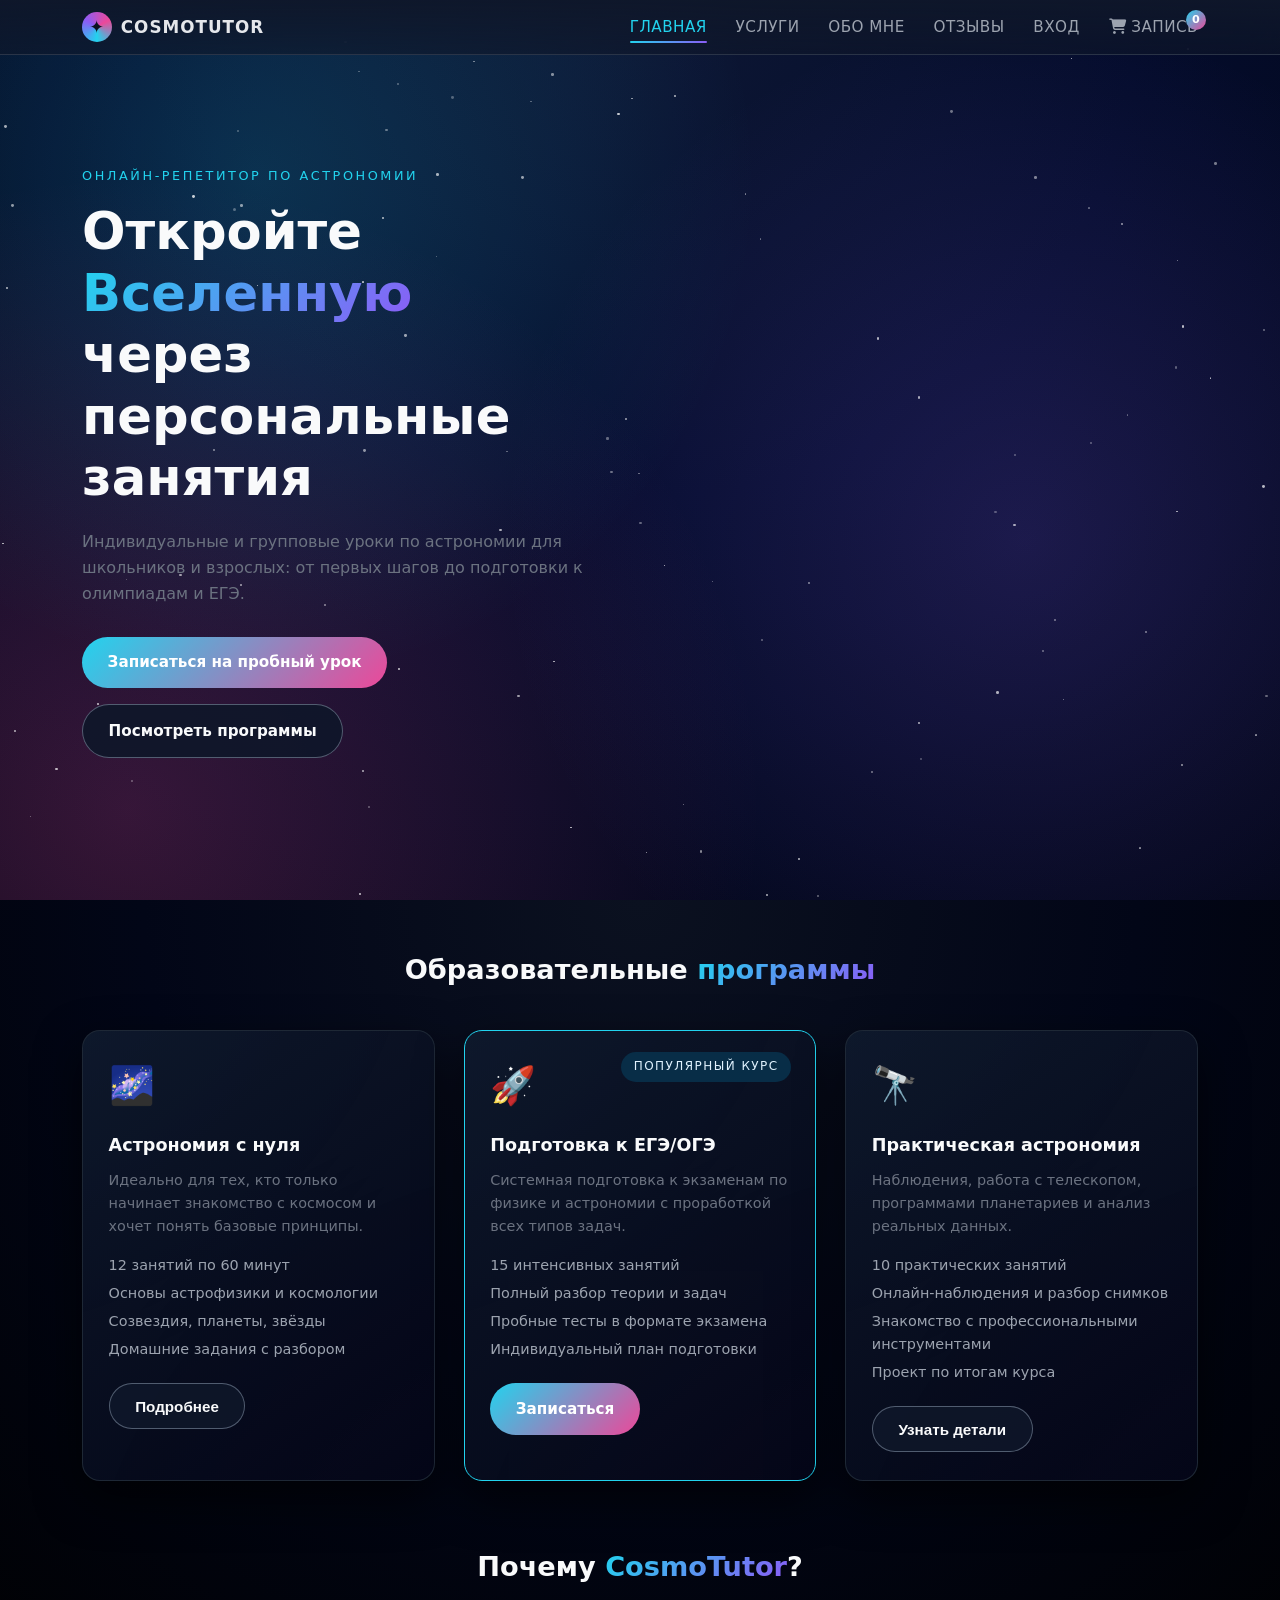
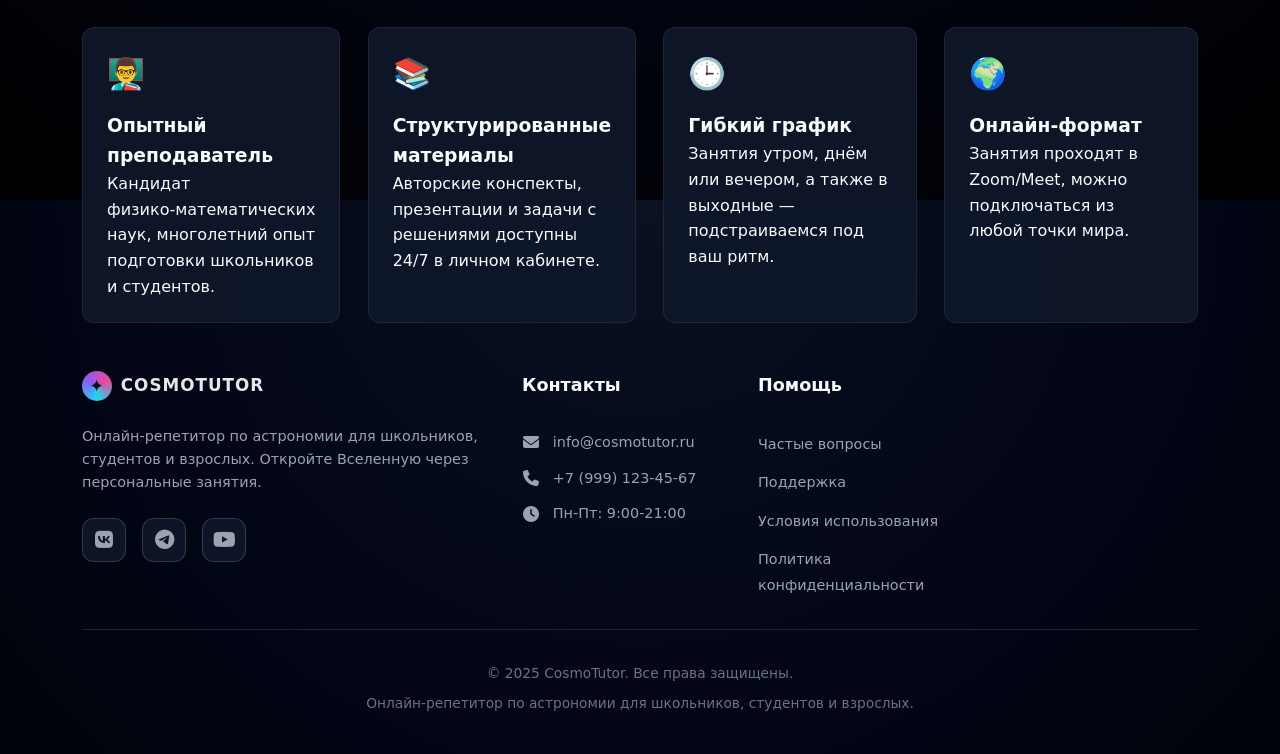
==== index.html @ d1803e64 "Add files via upload 1" ====
<!DOCTYPE html>
<html lang="ru">
<head>
    <meta charset="UTF-8">
    <meta name="viewport" content="width=device-width, initial-scale=1.0">
    <title>1</title>
    <link rel="stylesheet" href="styles.css">
    <link rel="stylesheet" href="https://cdnjs.cloudflare.com/ajax/libs/font-awesome/6.4.0/css/all.min.css">
</head>
<body class="page-home">
    <nav class="navbar">
        <div class="container">
            <div class="nav-wrapper">
                <div class="logo">
                    <span class="logo-icon">✦</span>
                    <span class="logo-text">CosmoTutor</span>
                </div>
                <ul class="nav-menu">
                    <li><a href="index.html" class="nav-link active">Главная</a></li>
                    <li><a href="services.html" class="nav-link">Услуги</a></li>
                    <li><a href="about.html" class="nav-link">Обо мне</a></li>
                    <li><a href="reviews.html" class="nav-link">Отзывы</a></li>
                    <li><a href="login.html" class="nav-link">Вход</a></li>
                     <li>
                        <a href="#" class="nav-link" id="bookingLink">
                            <i class="fas fa-shopping-cart"></i> Запись
                            <span class="booking-badge">0</span>
                        </a>
                    </li>
                </ul>
                 <div class="hamburger">
                    <span></span>
                    <span></span>
                    <span></span>
                    <span></span>
                </div>
            </div>
        </div>
    </nav>

    <div class="stars-container"></div>

    <section class="hero">
        <div class="container">
            <div class="hero-content">
                <div class="hero-text">
                    <div class="hero-kicker">Онлайн‑репетитор по астрономии</div>
                    <h1 class="hero-title">
                        Откройте <span class="gradient-text">Вселенную</span><br>через персональные занятия
                    </h1>
                    <p class="hero-subtitle">
                        Индивидуальные и групповые уроки по астрономии для школьников и взрослых: от первых шагов
                        до подготовки к олимпиадам и ЕГЭ.
                    </p>
                    <div class="hero-buttons">
                        <a href="#" class="btn btn-primary">Записаться на пробный урок</a>
                        <a href="#courses" class="btn btn-secondary">Посмотреть программы</a>
                    </div>
                </div>
                
            </div>
        </div>
    </section>

    <section id="courses" class="courses">
        <div class="container">
            <h2 class="section-title">Образовательные <span>программы</span></h2>
            <div class="courses-grid">
                <div class="course-card">
                    <div class="card-glow"></div>
                    <div class="course-icon">🌌</div>
                    <h3>Астрономия с нуля</h3>
                    <p>Идеально для тех, кто только начинает знакомство с космосом и хочет понять базовые принципы.</p>
                    <ul class="course-list">
                        <li>12 занятий по 60 минут</li>
                        <li>Основы астрофизики и космологии</li>
                        <li>Созвездия, планеты, звёзды</li>
                        <li>Домашние задания с разбором</li>
                    </ul>
                    <button class="btn btn-secondary">Подробнее</button>
                </div>

                <div class="course-card featured">
                    <div class="card-glow"></div>
                    <div class="featured-badge">Популярный курс</div>
                    <div class="course-icon">🚀</div>
                    <h3>Подготовка к ЕГЭ/ОГЭ</h3>
                    <p>Системная подготовка к экзаменам по физике и астрономии с проработкой всех типов задач.</p>
                    <ul class="course-list">
                        <li>15 интенсивных занятий</li>
                        <li>Полный разбор теории и задач</li>
                        <li>Пробные тесты в формате экзамена</li>
                        <li>Индивидуальный план подготовки</li>
                    </ul>
                    <a href="service-ege.html" class="btn btn-primary">Записаться</a>
                </div>

                <div class="course-card">
                    <div class="card-glow"></div>
                    <div class="course-icon">🔭</div>
                    <h3>Практическая астрономия</h3>
                    <p>Наблюдения, работа с телескопом, программами планетариев и анализ реальных данных.</p>
                    <ul class="course-list">
                        <li>10 практических занятий</li>
                        <li>Онлайн‑наблюдения и разбор снимков</li>
                        <li>Знакомство с профессиональными инструментами</li>
                        <li>Проект по итогам курса</li>
                    </ul>
                    <button class="btn btn-secondary">Узнать детали</button>
                </div>
            </div>
        </div>
    </section>

    <section class="features">
        <div class="container">
            <h2 class="section-title">Почему <span>CosmoTutor</span>?</h2>
            <div class="features-grid">
                <div class="feature-box">
                    <div class="feature-icon">👨‍🏫</div>
                    <h3>Опытный преподаватель</h3>
                    <p>Кандидат физико‑математических наук, многолетний опыт подготовки школьников и студентов.</p>
                </div>
                <div class="feature-box">
                    <div class="feature-icon">📚</div>
                    <h3>Структурированные материалы</h3>
                    <p>Авторские конспекты, презентации и задачи с решениями доступны 24/7 в личном кабинете.</p>
                </div>
                <div class="feature-box">
                    <div class="feature-icon">🕒</div>
                    <h3>Гибкий график</h3>
                    <p>Занятия утром, днём или вечером, а также в выходные — подстраиваемся под ваш ритм.</p>
                </div>
                <div class="feature-box">
                    <div class="feature-icon">🌍</div>
                    <h3>Онлайн‑формат</h3>
                    <p>Занятия проходят в Zoom/Meet, можно подключаться из любой точки мира.</p>
                </div>
            </div>
        </div>
    </section>

    <footer class="footer">
    <div class="container">
        <div class="footer-content">
            <div class="footer-section">
                <div class="footer-logo">
                    <span class="logo-icon">✦</span>
                    <span class="logo-text">CosmoTutor</span>
                </div>
                <p class="footer-description">
                    Онлайн‑репетитор по астрономии для школьников, студентов и взрослых. 
                    Откройте Вселенную через персональные занятия.
                </p>
                <div class="social-links">
                    <a href="#" class="social-link" aria-label="VKontakte">
                        <i class="fab fa-vk social-icon"></i>
                    </a>
                    <a href="#" class="social-link" aria-label="Telegram">
                        <i class="fab fa-telegram social-icon"></i>
                    </a>
                    <a href="#" class="social-link" aria-label="YouTube">
                        <i class="fab fa-youtube social-icon"></i>
                    </a>
                </div>
            </div>

            <div class="footer-section">
                <h3 class="footer-title">Контакты</h3>
                <div class="footer-contacts">
                    <div class="contact-item">
                        <i class="fas fa-envelope contact-icon"></i>
                        <span>info@cosmotutor.ru</span>
                    </div>
                    <div class="contact-item">
                        <i class="fas fa-phone contact-icon"></i>
                        <span>+7 (999) 123-45-67</span>
                    </div>
                    <div class="contact-item">
                        <i class="fas fa-clock contact-icon"></i>
                        <span>Пн-Пт: 9:00-21:00</span>
                    </div>
                </div>
            </div>

            <div class="footer-section">
                <h3 class="footer-title">Помощь</h3>
                <ul class="footer-links">
                    <li><a href="#" class="footer-link">Частые вопросы</a></li>
                    <li><a href="#" class="footer-link">Поддержка</a></li>
                    <li><a href="#" class="footer-link">Условия использования</a></li>
                    <li><a href="#" class="footer-link">Политика конфиденциальности</a></li>
                </ul>
            </div>
        </div>
        
        <div class="footer-bottom">
            <p>© 2025 CosmoTutor. Все права защищены.</p>
            <p>Онлайн‑репетитор по астрономии для школьников, студентов и взрослых.</p>
        </div>
    </div>
</footer>

    <script src="script.js"></script>
    <script src="booking.js"></script>
</body>
</html>
---- styles.css ----
:root {
    --bg-main: #050510;
    --text-main: #f9fafb;
    --text-muted: #9ca3af;
    --accent: #22d3ee;
}

*, *::before, *::after {
    margin: 0;
    padding: 0;
    box-sizing: border-box;
}

html, body {
    height: 100%;
}

body {
    font-family: system-ui, -apple-system, BlinkMacSystemFont, "Segoe UI", sans-serif;
    background: radial-gradient(circle at top, #0b1120 0, #020617 45%, #000 100%);
    color: var(--text-main);
    line-height: 1.6;
    overflow-x: hidden;
    position: relative;
}

.container {
    max-width: 1180px;
    margin: 0 auto;
    padding: 0 1.5rem;
}
.stars-container {
    position: fixed;
    inset: 0;
    pointer-events: none;
    z-index: -1;
    background:
        radial-gradient(circle at 20% 20%, rgba(34, 211, 238, 0.18) 0, transparent 40%),
        radial-gradient(circle at 80% 60%, rgba(139, 92, 246, 0.18) 0, transparent 45%),
        radial-gradient(circle at 10% 90%, rgba(236, 72, 153, 0.22) 0, transparent 45%),
        #020617;
    mix-blend-mode: screen;
}

.navbar {
    position: fixed;
    inset-inline: 0;
    top: 0;
    z-index: 40;
    background: linear-gradient(to bottom, rgba(15, 23, 42, 0.96), rgba(15, 23, 42, 0.6));
    backdrop-filter: blur(16px);
    border-bottom: 1px solid rgba(148, 163, 184, 0.2);
}

.nav-wrapper {
    display: flex;
    align-items: center;
    justify-content: space-between;
    padding-block: 0.75rem;
}

.logo {
    display: flex;
    align-items: center;
    gap: 0.55rem;
    font-weight: 700;
    letter-spacing: 0.06em;
    text-transform: uppercase;
    font-size: 1.05rem;
}

.logo-icon {
    width: 30px;
    height: 30px;
    border-radius: 999px;
    background: conic-gradient(from 180deg, #22d3ee, #8b5cf6, #ec4899, #22d3ee);
    display: flex;
    align-items: center;
    justify-content: center;
    color: #0b1120;
    font-size: 1.1rem;
    
}

.logo-text {
    color: #e5e7eb;
}

.nav-menu {
    list-style: none;
    display: flex;
    gap: 1.8rem;
    align-items: center;
}

.nav-link {
    position: relative;
    color: #9ca3af;
    text-decoration: none;
    font-size: 0.95rem;
    letter-spacing: 0.03em;
    text-transform: uppercase;
    transition: color 0.25s ease;
}

.nav-link::after {
    content: "";
    position: absolute;
    left: 0;
    bottom: -0.45rem;
    width: 0;
    height: 2px;
    border-radius: 999px;
    background: linear-gradient(135deg, #22d3ee, #8b5cf6);
    transition: width 0.25s ease;
}

.nav-link:hover {
    color: var(--text-main);
}

.nav-link:hover::after,
.nav-link.active::after {
    width: 100%;
}

.nav-link.active {
    color: var(--accent);
}

.hamburger {
    display: none;
    flex-direction: column;
    width: 30px;
    height: 21px;
    background: transparent;
    border: none;
    cursor: pointer;
    padding: 0;
    position: relative;
    z-index: 100;
}

.hamburger span {
    display: block;
    height: 3px;
    width: 100%;
    background: var(--text-main);
    border-radius: 3px;
    transition: all 0.3s ease;
    position: relative;
}

.hamburger span:nth-child(1) { top: 0; }
.hamburger span:nth-child(2) { top: 6px; }
.hamburger span:nth-child(3) { top: 12px; }
.hamburger span:nth-child(4) { top: 18px; }

.hamburger.active span:nth-child(1),
.hamburger.active span:nth-child(4) {
    opacity: 0;
}

.hamburger.active span:nth-child(2) {
    transform: rotate(45deg);
    top: 9px;
}

.hamburger.active span:nth-child(3) {
    transform: rotate(-45deg);
    top: 9px;
}

.btn {
    display: inline-flex;
    align-items: center;
    justify-content: center;
    padding: 0.85rem 1.6rem;
    border-radius: 999px;
    border: none;
    text-decoration: none;
    font-weight: 600;
    font-size: 0.95rem;
    cursor: pointer;
    transition:
        transform 0.2s ease,
        box-shadow 0.25s ease,
        background 0.25s ease,
        color 0.25s ease;
    position: relative;
    overflow: hidden;
}

.btn-primary {
    background-image: linear-gradient(135deg, #22d3ee, #ec4899);
    color: #ffffff;
    
}

.btn-primary:hover {
    transform: translateY(-1px);
    
}

.btn-secondary {
    background: rgba(15, 23, 42, 0.9);
    border: 1px solid rgba(148, 163, 184, 0.5);
    color: var(--text-main);
}

.btn-secondary:hover {
    background: rgba(15, 23, 42, 1);
    border-color: var(--accent);
    box-shadow: 0 18px 45px rgba(15, 23, 42, 0.7);
    transform: translateY(-1px);
}

.btn-full {
    width: 100%;
}

.btn-large {
    padding: 1.2rem 2rem;
    font-size: 1.1rem;
}

.btn-small {
    padding: 0.5rem 1rem;
    font-size: 0.85rem;
}

.hero {
    min-height: 100vh;
    display: flex;
    align-items: center;
    padding-top: 5.5rem;
    padding-bottom: 4rem;
}

.hero-content {
    display: grid;
    grid-template-columns: 1fr;
    gap: 3.5rem;
    align-items: center;
}

.hero-kicker {
    font-size: 0.8rem;
    text-transform: uppercase;
    letter-spacing: 0.2em;
    color: var(--accent);
    margin-bottom: 0.9rem;
}

.hero-title {
    font-size: 2.5rem;
    font-weight: 700;
    line-height: 1.2;
    margin-bottom: 1.3rem;
}

.gradient-text {
    background-image: linear-gradient(135deg, #22d3ee, #8b5cf6);
    -webkit-background-clip: text;
    background-clip: text;
    -webkit-text-fill-color: transparent;
}

.hero-subtitle {
    font-size: 1rem;
    color: #6b7280;
    max-width: 100%;
    margin-bottom: 1.9rem;
}

.hero-buttons {
    display: flex;
    gap: 1rem;
    flex-wrap: wrap;
}

.hero-visual {
    position: relative;
    height: 280px;
    border-radius: 20px;
    background:
        radial-gradient(circle at 0 0, rgba(34, 211, 238, 0.3), transparent 55%),
        radial-gradient(circle at 100% 100%, rgba(139, 92, 246, 0.36), transparent 55%),
        rgba(15, 23, 42, 0.98);
    overflow: hidden;
    border: 1px solid rgba(148, 163, 184, 0.35);
    box-shadow: 0 18px 45px rgba(0, 0, 0, 0.7);
    order: -1;
}




section {
    padding: 3rem 0;
}

.section-title {
    font-size: 1.7rem;
    font-weight: 700;
    text-align: center;
    margin-bottom: 2.4rem;
}

.section-title span {
    background-image: linear-gradient(135deg, #22d3ee, #8b5cf6);
    -webkit-background-clip: text;
    background-clip: text;
    -webkit-text-fill-color: transparent;
}


.courses-grid {
    display: grid;
    grid-template-columns: 1fr;
    gap: 1.8rem;
}

.course-card {
    position: relative;
    background: linear-gradient(145deg, rgba(15, 23, 42, 0.98), rgba(2, 6, 23, 0.98));
    border-radius: 18px;
    padding: 1.6rem 1.6rem 1.7rem;
    border: 1px solid rgba(31, 41, 55, 0.98);
    box-shadow: 0 18px 45px rgba(0, 0, 0, 0.65);
    overflow: hidden;
    transition:
        transform 0.25s ease,
        box-shadow 0.25s ease,
        border-color 0.25s ease;
}

.course-card:hover {
    transform: translateY(-4px);
    box-shadow: 0 24px 60px rgba(15, 23, 42, 0.95);
}

.card-glow {
    position: absolute;
    inset: -40%;
    background:
        radial-gradient(circle at 0 0, rgba(34, 211, 238, 0.12), transparent 55%),
        radial-gradient(circle at 100% 100%, rgba(236, 72, 153, 0.14), transparent 55%);
    opacity: 0.2;
    pointer-events: none;
}

.course-icon {
    font-size: 2.3rem;
    margin-bottom: 1rem;
    position: relative;
    z-index: 1;
}

.course-card h3 {
    font-size: 1.1rem;
    margin-bottom: 0.6rem;
    position: relative;
    z-index: 1;
}

.course-card p {
    font-size: 0.9rem;
    color: #6b7280;
    margin-bottom: 1rem;
    position: relative;
    z-index: 1;
}

.course-list {
    list-style: none;
    margin-bottom: 1.4rem;
    font-size: 0.9rem;
    color: #9ca3af;
    position: relative;
    z-index: 1;
}

.course-list li + li {
    margin-top: 0.3rem;
}

.featured {
    border-color: var(--accent);
}

.featured-badge {
    position: absolute;
    top: 1.3rem;
    right: 1.5rem;
    z-index: 2;
    background: rgba(8, 47, 73, 0.95);
    border-radius: 999px;
    padding: 0.35rem 0.8rem;
    font-size: 0.75rem;
    text-transform: uppercase;
    letter-spacing: 0.12em;
    color: #e0f2fe;
}

.features {
    padding-top: 1rem;
}

.features-grid {
    display: grid;
    grid-template-columns: 1fr;
    gap: 1.7rem;
}

.feature-box {
    text-align: left;
    background: rgba(15, 23, 42, 0.92);
    border-radius: 12px;
    border: 1px solid rgba(31, 41, 55, 0.95);
    padding: 1.4rem 1.5rem;
    transition:
        transform 0.2s ease,
        border-color 0.2s ease,
        box-shadow 0.2s ease;
}

.feature-box:hover {
    transform: translateY(-3px);
    
    box-shadow: 0 18px 45px rgba(15, 23, 42, 0.9);
}

.feature-icon {
    font-size: 1.9rem;
    margin-bottom: 0.8rem;
}

.hero-text-with-photo {
    display: grid;
    grid-template-columns: 1fr;
    gap: 2rem;
    align-items: center;
}

.techer-photo {
    position: relative;
    width: 100%;
    max-width: 300px;
    height: 300px;
    margin: 0 auto;
}

.photo-image {
    width: 100%;
    height: 100%;
    object-fit: cover;
    border-radius: 20px;
    position: relative;
    z-index: 2;
    border: 2px solid rgba(34, 211, 238, 0.3);
    box-shadow: 0 20px 40px rgba(0, 0, 0, 0.5);
}

.photo-frame {
    position: absolute;
    top: -10px;
    left: -10px;
    right: -10px;
    bottom: -10px;
    border: 2px solid transparent;
    border-radius: 25px;
    background: linear-gradient(135deg, #22d3ee, #8b5cf6, #ec4899);
    z-index: 1;
    opacity: 0;
}

.page-login,
.page-register {
    background: radial-gradient(circle at top, #020617 0, #000 55%);
}

.form-container {
    max-width: 400px;
    margin: 120px auto 2rem;
    background: rgba(15, 23, 42, 0.96);
    border-radius: 16px;
    border: 1px solid rgba(148, 163, 184, 0.55);
    padding: 2rem;
    position: relative;
    box-shadow: 0 18px 45px rgba(0, 0, 0, 0.7);
}

.form-container-wide {
    max-width: 500px;
}

.form-container h2 {
    text-align: center;
    margin-bottom: 0.5rem;
    font-size: 1.7rem;
}

.form-subtitle {
    text-align: center;
    font-size: 0.92rem;
    color: #6b7280;
    margin-bottom: 2rem;
}

.form-group {
    margin-bottom: 1.35rem;
}

.form-group label {
    display: block;
    margin-bottom: 0.4rem;
    font-size: 0.85rem;
    color: #9ca3af;
}

.form-group input,
.form-group select,
.form-group textarea {
    width: 100%;
    padding: 0.8rem 0.95rem;
    border-radius: 12px;
    border: 1px solid rgba(51, 65, 85, 0.9);
    background-color: rgba(255, 255, 255, 0.04);
    color: var(--text-main);
    font-size: 0.92rem;
    transition:
        border-color 0.25s ease,
        box-shadow 0.25s ease,
        background 0.25s ease;
    font-family: inherit;
}

.form-group input::placeholder,
.form-group textarea::placeholder {
    color: #6b7280;
}

.form-group input:focus,
.form-group select:focus,
.form-group textarea:focus {
    outline: none;
    box-shadow: 0 0 0 1px rgba(34, 211, 238, 0.65);
    background: rgba(15, 23, 42, 0.9);
}

.form-group textarea {
    resize: vertical;
    min-height: 120px;
}

.password-hint {
    color: var(--text-muted);
    font-size: 0.85rem;
    display: block;
    margin-top: 0.5rem;
}

.form-row-inline {
    display: flex;
    align-items: center;
    justify-content: space-between;
    gap: 0.6rem;
    margin-bottom: 1.3rem;
    font-size: 0.82rem;
    color: #9ca3af;
    flex-wrap: wrap;
}

.checkbox {
    display: inline-flex;
    align-items: center;
    gap: 0.35rem;
}

.checkbox input {
    width: 18px;
    height: 18px;
    accent-color: var(--accent);
    cursor: pointer;
}

.checkbox span {
    margin: 0;
}

.link-forgot {
    color: var(--accent);
    text-decoration: none;
}

.link-forgot:hover {
    text-decoration: underline;
}

.login-options {
    margin-bottom: 1.5rem;
    position: relative;
    z-index: 1;
}

.terms-row {
    margin-bottom: 1.5rem;
    position: relative;
    z-index: 1;
    font-size: 0.9rem;
}

.terms-text {
    font-size: 0.9rem;
}

.terms-link {
    color: var(--accent);
    text-decoration: none;
}

.terms-link:hover {
    text-decoration: underline;
}

.form-social-section {
    text-align: center;
    margin-top: 2rem;
    padding-top: 2rem;
    border-top: 1px solid var(--border-color, rgba(51, 65, 85, 0.6));
    position: relative;
    z-index: 1;
}

.form-social-text {
    color: var(--text-muted);
    font-size: 0.9rem;
    margin-bottom: 1rem;
}

.social-btn {
    border-radius: 999px;
}

.form-link {
    margin-top: 1.5rem;
    text-align: center;
    font-size: 0.88rem;
    color: #6b7280;
}

.form-link a {
    color: var(--accent);
    text-decoration: none;
    font-weight: 500;
}

.form-link a:hover {
    text-decoration: underline;
}

.page-404 {
    background: radial-gradient(circle at top, #020617 0, #000 70%);
}

.error-page {
    min-height: 100vh;
    padding-top: 5rem;
    padding-bottom: 3rem;
    display: flex;
    align-items: center;
    justify-content: center;
    text-align: center;
}

.error-content {
    max-width: 540px;
    padding: 2.2rem 2rem;
    background: rgba(15, 23, 42, 0.96);
    border-radius: 22px;
    border: 1px solid rgba(148, 163, 184, 0.55);
    box-shadow: 0 18px 45px rgba(0, 0, 0, 0.7);
}

.error-icon-wrapper {
    font-size: 4rem;
    margin-bottom: 1rem;
    animation: float 4s ease-in-out infinite;
}

.error-icon-symbol {
    display: inline-block;
}

.error-code {
    font-size: 3.5rem;
    font-weight: 800;
    margin-bottom: 0.4rem;
    background-image: linear-gradient(135deg, #22d3ee, #ec4899);
    -webkit-background-clip: text;
    background-clip: text;
    -webkit-text-fill-color: transparent;
}

.error-title {
    font-size: 1.4rem;
    margin-bottom: 0.8rem;
}

.error-description {
    color: #9ca3af;
    font-size: 0.95rem;
    margin-bottom: 1.6rem;
}

.error-actions {
    display: flex;
    gap: 1rem;
    justify-content: center;
    flex-wrap: wrap;
}

.error-support {
    margin-top: 4rem;
    text-align: center;
    color: var(--text-muted);
    font-size: 0.9rem;
}

.error-support a {
    color: var(--accent);
    text-decoration: none;
}

.error-support a:hover {
    text-decoration: underline;
}

.error-decor {
    position: fixed;
    opacity: 0.1;
    pointer-events: none;
    display: none;
}

.error-decor-top {
    top: 20%;
    right: 5%;
    font-size: 150px;
}

.error-decor-bottom {
    bottom: 10%;
    left: 5%;
    font-size: 120px;
}


.footer-content {
    display: grid;
    grid-template-columns: 1fr;
    gap: 2rem;
    margin-bottom: 2rem;
    padding-bottom: 2rem;
    border-bottom: 1px solid rgba(31, 41, 55, 0.9);
}

.footer-section {
    display: flex;
    flex-direction: column;
    gap: 1.5rem;
}

.footer-logo {
    display: flex;
    align-items: center;
    gap: 0.55rem;
    font-weight: 700;
    letter-spacing: 0.06em;
    text-transform: uppercase;
    font-size: 1.05rem;
}

.footer-description {
    color: #9ca3af;
    font-size: 0.9rem;
    line-height: 1.6;
}

.footer-title {
    color: var(--text-main);
    font-size: 1.1rem;
    font-weight: 600;
    margin-bottom: 0.5rem;
}

.social-links {
    display: flex;
    gap: 1rem;
}

.social-link {
    display: flex;
    align-items: center;
    justify-content: center;
    width: 44px;
    height: 44px;
    background: rgba(15, 23, 42, 0.9);
    border: 1px solid rgba(51, 65, 85, 0.9);
    border-radius: 12px;
    transition: all 0.3s ease;
    text-decoration: none;
}

.social-link:hover {
    background: rgba(34, 211, 238, 0.1);
    transform: translateY(-2px);
    box-shadow: 0 8px 25px rgba(34, 211, 238, 0.2);
}

.social-icon {
    font-size: 20px;
    color: #9ca3af !important;
    transition: all 0.3s ease;
}

.social-link:hover .social-icon {
    color: var(--accent) !important;
}

.fa-vk, .fa-telegram, .fa-youtube {
    background: none !important;
    -webkit-background-clip: initial !important;
    background-clip: initial !important;
    -webkit-text-fill-color: initial !important;
}

.footer-contacts {
    display: flex;
    flex-direction: column;
    gap: 0.8rem;
}

.contact-item {
    display: flex;
    align-items: center;
    gap: 0.8rem;
    color: #9ca3af;
    font-size: 0.9rem;
}

.contact-icon {
    font-size: 16px;
    color: #9ca3af;
    width: 18px;
    text-align: center;
}

.footer-links {
    list-style: none;
    display: flex;
    flex-direction: column;
    gap: 0.8rem;
}

.footer-link {
    color: #9ca3af;
    text-decoration: none;
    font-size: 0.9rem;
    transition: color 0.3s ease;
}

.footer-link:hover {
    color: var(--accent);
}

.footer-bottom {
    text-align: center;
    padding-bottom: 2rem;
}

.footer-bottom p {
    color: #6b7280;
    font-size: 0.86rem;
    margin-bottom: 0.5rem;
}


.page-reviews {
    background: radial-gradient(circle at top, #020617 0, #000 55%);
}

.reviews-hero {
    padding: 120px 0 60px;
    text-align: center;
    background: linear-gradient(135deg, rgba(15, 23, 42, 0.9), rgba(2, 6, 23, 0.9));
}

.reviews-hero .hero-content h1 {
    font-size: 2.5rem;
    margin-bottom: 1rem;
    background-image: linear-gradient(135deg, #22d3ee, #8b5cf6);
    -webkit-background-clip: text;
    background-clip: text;
    -webkit-text-fill-color: transparent;
}

.reviews-hero .hero-content p {
    font-size: 1.1rem;
    color: #9ca3af;
    max-width: 600px;
    margin: 0 auto;
}

.reviews-section {
    padding: 40px 0 80px;
}

.reviews-stats {
    display: flex;
    justify-content: center;
    gap: 2rem;
    margin-bottom: 3rem;
    padding: 1.5rem;
    background: rgba(15, 23, 42, 0.7);
    border-radius: 20px;
    border: 1px solid rgba(31, 41, 55, 0.9);
    flex-wrap: wrap;
}

.stat-item {
    text-align: center;
}

.stat-number {
    font-size: 2rem;
    font-weight: 700;
    color: var(--accent);
    margin-bottom: 0.5rem;
}

.stat-rating {
    font-size: 1rem;
    color: #fbbf24;
    margin-bottom: 0.5rem;
}

.stat-label {
    color: #9ca3af;
    font-size: 0.9rem;
}

.reviews-filters {
    display: flex;
    gap: 1rem;
    margin-bottom: 2rem;
    flex-wrap: wrap;
    align-items: end;
}

.filter-group {
    display: flex;
    flex-direction: column;
    gap: 0.5rem;
    flex: 1;
    min-width: 150px;
}

.filter-group label {
    font-size: 0.9rem;
    color: #9ca3af;
    font-weight: 500;
}

.filter-select {
    padding: 0.8rem 1rem;
    border-radius: 12px;
    border: 1px solid rgba(51, 65, 85, 0.9);
    background-color: rgba(15, 23, 42, 0.9);
    color: var(--text-main);
    font-size: 0.95rem;
    width: 100%;
    transition: all 0.25s ease;
}

.filter-select:focus {
    outline: none;
    box-shadow: 0 0 0 2px rgba(34, 211, 238, 0.2);
}

.reviews-grid {
    display: grid;
    grid-template-columns: 1fr;
    gap: 1.5rem;
    margin-bottom: 2rem;
}

.review-card {
    background: linear-gradient(145deg, rgba(15, 23, 42, 0.98), rgba(2, 6, 23, 0.98));
    border-radius: 18px;
    padding: 1.5rem;
    border: 1px solid rgba(31, 41, 55, 0.98);
    box-shadow: 0 18px 45px rgba(0, 0, 0, 0.65);
    transition: all 0.3s ease;
    position: relative;
    overflow: hidden;
}

.review-card:hover {
    transform: translateY(-5px);
    box-shadow: 0 24px 60px rgba(15, 23, 42, 0.95);
}

.review-card::before {
    content: '';
    position: absolute;
    inset: 0;
    background: linear-gradient(135deg, rgba(34, 211, 238, 0.05), rgba(139, 92, 246, 0.05));
    opacity: 0;
    transition: opacity 0.3s ease;
}

.review-card:hover::before {
    opacity: 1;
}

.review-header {
    display: flex;
    justify-content: space-between;
    align-items: flex-start;
    margin-bottom: 1.2rem;
    flex-wrap: wrap;
    gap: 1rem;
}

.reviewer-info {
    display: flex;
    align-items: center;
    gap: 1rem;
}

.reviewer-avatar {
    width: 50px;
    height: 50px;
    border-radius: 50%;
    background: linear-gradient(135deg, #22d3ee, #8b5cf6);
    display: flex;
    align-items: center;
    justify-content: center;
    color: #0b1120;
    font-size: 1.2rem;
}

.reviewer-details h3 {
    font-size: 1.1rem;
    margin-bottom: 0.3rem;
}

.review-course {
    font-size: 0.85rem;
    color: var(--accent);
}

.review-rating {
    color: #fbbf24;
    font-size: 0.9rem;
}

.review-content {
    margin-bottom: 1.2rem;
    line-height: 1.6;
    color: #d1d5db;
}

.review-date {
    font-size: 0.85rem;
    color: #6b7280;
    text-align: right;
}

.reviews-pagination {
    text-align: center;
    margin-bottom: 3rem;
}

.add-review-section {
    margin-top: 3rem;
}

.rating-input {
    display: flex;
    gap: 0.5rem;
    margin-top: 0.5rem;
    justify-content: center;
}

.rating-star {
    font-size: 1.5rem;
    color: #6b7280;
    cursor: pointer;
    transition: color 0.2s ease;
}

.rating-star.active,
.rating-star:hover {
    color: #fbbf24;
}

.review-card.hidden {
    display: none;
}


@keyframes float {
    0%, 100% {
        transform: translateY(0);
    }
    50% {
        transform: translateY(-16px);
    }
}

@keyframes float-1 {
    0%, 100% {
        transform: translate(0, 0);
    }
    50% {
        transform: translate(-8px, -18px);
    }
}

@keyframes float-2 {
    0%, 100% {
        transform: translate(0, 0) scale(1);
    }
    25% {
        transform: translate(10px, -10px) scale(1.05);
    }
    50% {
        transform: translate(-6px, -16px) scale(0.98);
    }
    75% {
        transform: translate(-12px, 4px) scale(1.03);
    }
}

@keyframes float-3 {
    0%, 100% {
        transform: translate(0, 0) rotate(0deg);
    }
    50% {
        transform: translate(6px, -14px) rotate(6deg);
    }
}


@media (min-width: 768px) {
    .container {
        padding: 0 2rem;
    }

    .hero-title {
        font-size: 3rem;
    }

    .hero-content {
        grid-template-columns: 1.2fr 1fr;
    }

    .hero-visual {
        order: 2;
        height: 340px;
    }

    .courses-grid {
        grid-template-columns: repeat(2, 1fr);
    }

    .features-grid {
        grid-template-columns: repeat(2, 1fr);
    }

    .hero-text-with-photo {
        grid-template-columns: 1fr auto;
    }

    .techer-photo {
        margin-left: 30px;
    }

    .footer-content {
        grid-template-columns: 2fr 1fr 1fr;
    }

    .reviews-grid {
        grid-template-columns: repeat(2, 1fr);
    }

    .reviews-stats {
        gap: 3rem;
    }

    .stat-number {
        font-size: 2.2rem;
    }

    .error-code {
        font-size: 4rem;
    }

    .error-title {
        font-size: 1.6rem;
    }

    .error-decor {
        display: block;
    }
}


@media (min-width: 1024px) {
    .courses-grid {
        grid-template-columns: repeat(3, 1fr);
    }

    .features-grid {
        grid-template-columns: repeat(4, 1fr);
    }

    .footer-content {
        grid-template-columns: 2fr 1fr 1fr 1fr;
    }

    .reviews-grid {
        grid-template-columns: repeat(auto-fill, minmax(350px, 1fr));
    }

    .reviews-filters {
        gap: 2rem;
    }

    .filter-group {
        flex: initial;
        min-width: 200px;
    }

    .hero-title {
        font-size: 3.2rem;
    }
}


@media (max-width: 767px) {
    .hamburger {
        display: flex;
    }

    .nav-menu {
        position: fixed;
        top: 0;
        right: -100%;
        width: 80%;
        max-width: 300px;
        height: 100vh;
        background: rgba(15, 23, 42, 0.98);
        backdrop-filter: blur(20px);
        flex-direction: column;
        justify-content: flex-start;
        align-items: flex-start;
        padding: 5rem 2rem 2rem;
        transition: right 0.3s ease;
        z-index: 99;
        border-left: 1px solid rgba(148, 163, 184, 0.2);
    }

    .nav-menu.open {
        right: 0;
    }

    .nav-menu li {
        width: 100%;
    }

    .nav-link {
        display: block;
        padding: 1rem 0;
        font-size: 1.1rem;
        width: 100%;
    }

    .nav-user {
        margin-top: 2rem;
        width: 100%;
    }

    .user-menu {
        width: 100%;
        justify-content: flex-start;
    }

    .hero-buttons {
        justify-content: center;
    }

    .hero-buttons .btn {
        flex: 1;
        min-width: 200px;
        text-align: center;
    }

    .form-container {
        margin: 100px 1rem 2rem;
        padding: 1.5rem;
    }

    .service-layout {
        grid-template-columns: 1fr;
        gap: 2rem;
    }

    .profile-content {
        grid-template-columns: 1fr;
    }

    .content-sidebar {
        position: static;
        margin-bottom: 2rem;
    }

    .tab-header {
        flex-direction: column;
        gap: 1rem;
        align-items: flex-start;
    }

    .view-options,
    .homework-filters {
        align-self: stretch;
        justify-content: center;
    }

    .profile-header {
        flex-direction: column;
        gap: 2rem;
        text-align: center;
    }

    .profile-info {
        flex-direction: column;
        text-align: center;
    }

    .profile-stats {
        justify-content: center;
    }

    .progress-overview {
        flex-direction: column;
        text-align: center;
    }

    .overall-progress {
        flex-direction: column;
    }

    .payment-summary {
        flex-direction: column;
        gap: 1rem;
    }

    .schedule-grid {
        grid-template-columns: 1fr;
    }

    .upcoming-lesson-card {
        flex-direction: column;
        text-align: center;
        gap: 1rem;
    }

    .material-card {
        flex-direction: column;
        text-align: center;
        gap: 1rem;
    }

    .material-actions {
        width: 100%;
    }

    .material-actions .btn {
        width: 100%;
    }

    .homework-card {
        flex-direction: column;
        text-align: center;
        gap: 1rem;
    }

    .homework-status {
        width: 100%;
        height: 8px;
        border-radius: 4px;
    }

    .payment-card {
        flex-direction: column;
        text-align: center;
        gap: 1rem;
    }

    .payment-amount {
        text-align: center;
    }
}


@media (max-width: 480px) {
    .container {
        padding: 0 1rem;
    }

    .hero-title {
        font-size: 2rem;
    }

    .hero-subtitle {
        font-size: 0.9rem;
    }

    .section-title {
        font-size: 1.5rem;
    }

    .btn {
        padding: 0.7rem 1.2rem;
        font-size: 0.9rem;
    }

    .form-container {
        margin: 90px 0.5rem 1rem;
        padding: 1.2rem;
    }

    .reviews-stats {
        padding: 1rem;
        gap: 1.5rem;
    }

    .stat-number {
        font-size: 1.8rem;
    }

    .reviews-filters {
        gap: 0.5rem;
    }

    .filter-group {
        min-width: 100%;
    }

    .courses-grid,
    .features-grid,
    .reviews-grid {
        gap: 1rem;
    }

    .course-card,
    .feature-box,
    .review-card {
        padding: 1.2rem;
    }

    .hero-buttons {
        flex-direction: column;
    }

    .hero-buttons .btn {
        width: 100%;
    }

    .error-content {
        padding: 1.5rem 1rem;
        margin: 0 0.5rem;
    }

    .error-code {
        font-size: 3rem;
    }

    .error-title {
        font-size: 1.2rem;
    }
}


@media (-webkit-min-device-pixel-ratio: 2), (min-resolution: 192dpi) {
    .logo-icon {
        image-rendering: -webkit-optimize-contrast;
        image-rendering: crisp-edges;
    }
}


@media print {
    .navbar,
    .footer,
    .hero-visual,
    .stars-container {
        display: none;
    }

    body {
        background: white;
        color: black;
    }

    .container {
        max-width: none;
    }

    .hero {
        padding-top: 2rem;
        min-height: auto;
    }

    .btn {
        display: none;
    }
}

.booking-badge {
    position: absolute;
    top: -8px;
    right: -8px;
    background: linear-gradient(135deg, #22d3ee, #ec4899);
    color: white;
    border-radius: 50%;
    width: 20px;
    height: 20px;
    font-size: 0.7rem;
    display: flex;
    align-items: center;
    justify-content: center;
    font-weight: 600;
}

.booking-modal {
    position: fixed;
    top: 0;
    left: 0;
    width: 100%;
    height: 100%;
    background: rgba(0, 0, 0, 0.8);
    backdrop-filter: blur(10px);
    display: flex;
    align-items: center;
    justify-content: center;
    z-index: 1000;
    padding: 1rem;
}

.booking-modal-content {
    background: linear-gradient(145deg, rgba(15, 23, 42, 0.98), rgba(2, 6, 23, 0.98));
    border-radius: 20px;
    border: 1px solid rgba(31, 41, 55, 0.98);
    padding: 2rem;
    max-width: 600px;
    width: 100%;
    max-height: 90vh;
    overflow-y: auto;
    position: relative;
}

.booking-header {
    display: flex;
    justify-content: space-between;
    align-items: center;
    margin-bottom: 2rem;
    padding-bottom: 1rem;
    border-bottom: 1px solid rgba(51, 65, 85, 0.9);
}

.booking-header h2 {
    margin: 0;
    background-image: linear-gradient(135deg, #22d3ee, #8b5cf6);
    -webkit-background-clip: text;
    background-clip: text;
    -webkit-text-fill-color: transparent;
}

.close-btn {
    background: none;
    border: none;
    color: #9ca3af;
    font-size: 1.5rem;
    cursor: pointer;
    padding: 0.5rem;
    border-radius: 50%;
    transition: all 0.3s ease;
}

.close-btn:hover {
    background: rgba(239, 68, 68, 0.1);
    color: #ef4444;
}

.booking-course-item {
    display: flex;
    align-items: flex-start;
    gap: 1rem;
    padding: 1.5rem;
    background: rgba(15, 23, 42, 0.8);
    border-radius: 12px;
    border: 1px solid rgba(51, 65, 85, 0.9);
    margin-bottom: 1rem;
    position: relative;
}

.course-info {
    flex: 1;
}

.course-info h4 {
    margin: 0 0 0.5rem 0;
    color: var(--text-main);
}

.course-info p {
    margin: 0 0 1rem 0;
    color: #9ca3af;
    font-size: 0.9rem;
}

.option-selector {
    margin-bottom: 1rem;
}

.option-selector label {
    display: block;
    margin-bottom: 0.5rem;
    color: #9ca3af;
    font-size: 0.9rem;
}

.option-selector select {
    width: 100%;
    padding: 0.5rem;
    border-radius: 8px;
    border: 1px solid rgba(51, 65, 85, 0.9);
    background: rgba(15, 23, 42, 0.9);
    color: var(--text-main);
}

.course-price {
    font-size: 1.2rem;
    font-weight: 700;
    color: var(--accent);
    margin-top: 1rem;
}

.remove-btn {
    background: rgba(239, 68, 68, 0.1);
    border: 1px solid rgba(239, 68, 68, 0.3);
    color: #ef4444;
    width: 36px;
    height: 36px;
    border-radius: 50%;
    display: flex;
    align-items: center;
    justify-content: center;
    cursor: pointer;
    transition: all 0.3s ease;
    flex-shrink: 0;
}

.remove-btn:hover {
    background: rgba(239, 68, 68, 0.2);
    transform: scale(1.1);
}

.booking-total {
    margin: 2rem 0;
    padding: 1.5rem;
    background: rgba(15, 23, 42, 0.8);
    border-radius: 12px;
    border: 1px solid rgba(51, 65, 85, 0.9);
}

.total-line {
    display: flex;
    justify-content: space-between;
    align-items: center;
    font-size: 1.3rem;
    font-weight: 700;
}

.total-amount {
    color: var(--accent);
    font-size: 1.5rem;
}

.booking-actions {
    display: flex;
    gap: 1rem;
    flex-wrap: wrap;
}

.booking-actions .btn {
    flex: 1;
    min-width: 200px;
}


.payment-modal {
    max-width: 500px;
}

.payment-summary {
    margin-bottom: 2rem;
    padding: 1.5rem;
    background: rgba(15, 23, 42, 0.8);
    border-radius: 12px;
    border: 1px solid rgba(51, 65, 85, 0.9);
}

.payment-summary h3 {
    margin: 0 0 1rem 0;
    color: var(--text-main);
}

.payment-courses {
    display: flex;
    flex-direction: column;
    gap: 0.5rem;
}

.payment-course {
    display: flex;
    justify-content: space-between;
    padding: 0.5rem 0;
    border-bottom: 1px solid rgba(51, 65, 85, 0.5);
}

.payment-methods {
    margin-bottom: 2rem;
}

.payment-methods h4 {
    margin-bottom: 1rem;
    color: var(--text-main);
}

.method-options {
    display: flex;
    flex-direction: column;
    gap: 0.8rem;
}

.method-option {
    display: flex;
    align-items: center;
    gap: 0.8rem;
    padding: 1rem;
    background: rgba(15, 23, 42, 0.8);
    border-radius: 8px;
    border: 1px solid rgba(51, 65, 85, 0.9);
    cursor: pointer;
    transition: all 0.3s ease;
}

.method-option:hover {
    border-color: var(--accent);
}

.method-option input[type="radio"] {
    accent-color: var(--accent);
}


@media (max-width: 768px) {
    .booking-modal-content {
        padding: 1.5rem;
        margin: 1rem;
    }
    
    .booking-course-item {
        flex-direction: column;
        gap: 1rem;
    }
    
    .booking-actions {
        flex-direction: column;
    }
    
    .booking-actions .btn {
        min-width: auto;
    }
    
    .nav-menu a[onclick*="showBookingModal"] {
        position: relative;
    }
}

.empty-courses {
    text-align: center;
    padding: 4rem 2rem;
    color: #9ca3af;
    grid-column: 1 / -1;
}

.empty-courses i {
    font-size: 4rem;
    margin-bottom: 1.5rem;
    opacity: 0.5;
}

.empty-courses h3 {
    color: var(--text-main);
    margin-bottom: 1rem;
    font-size: 1.5rem;
}

.empty-courses p {
    margin-bottom: 2rem;
    font-size: 1.1rem;
    line-height: 1.6;
}
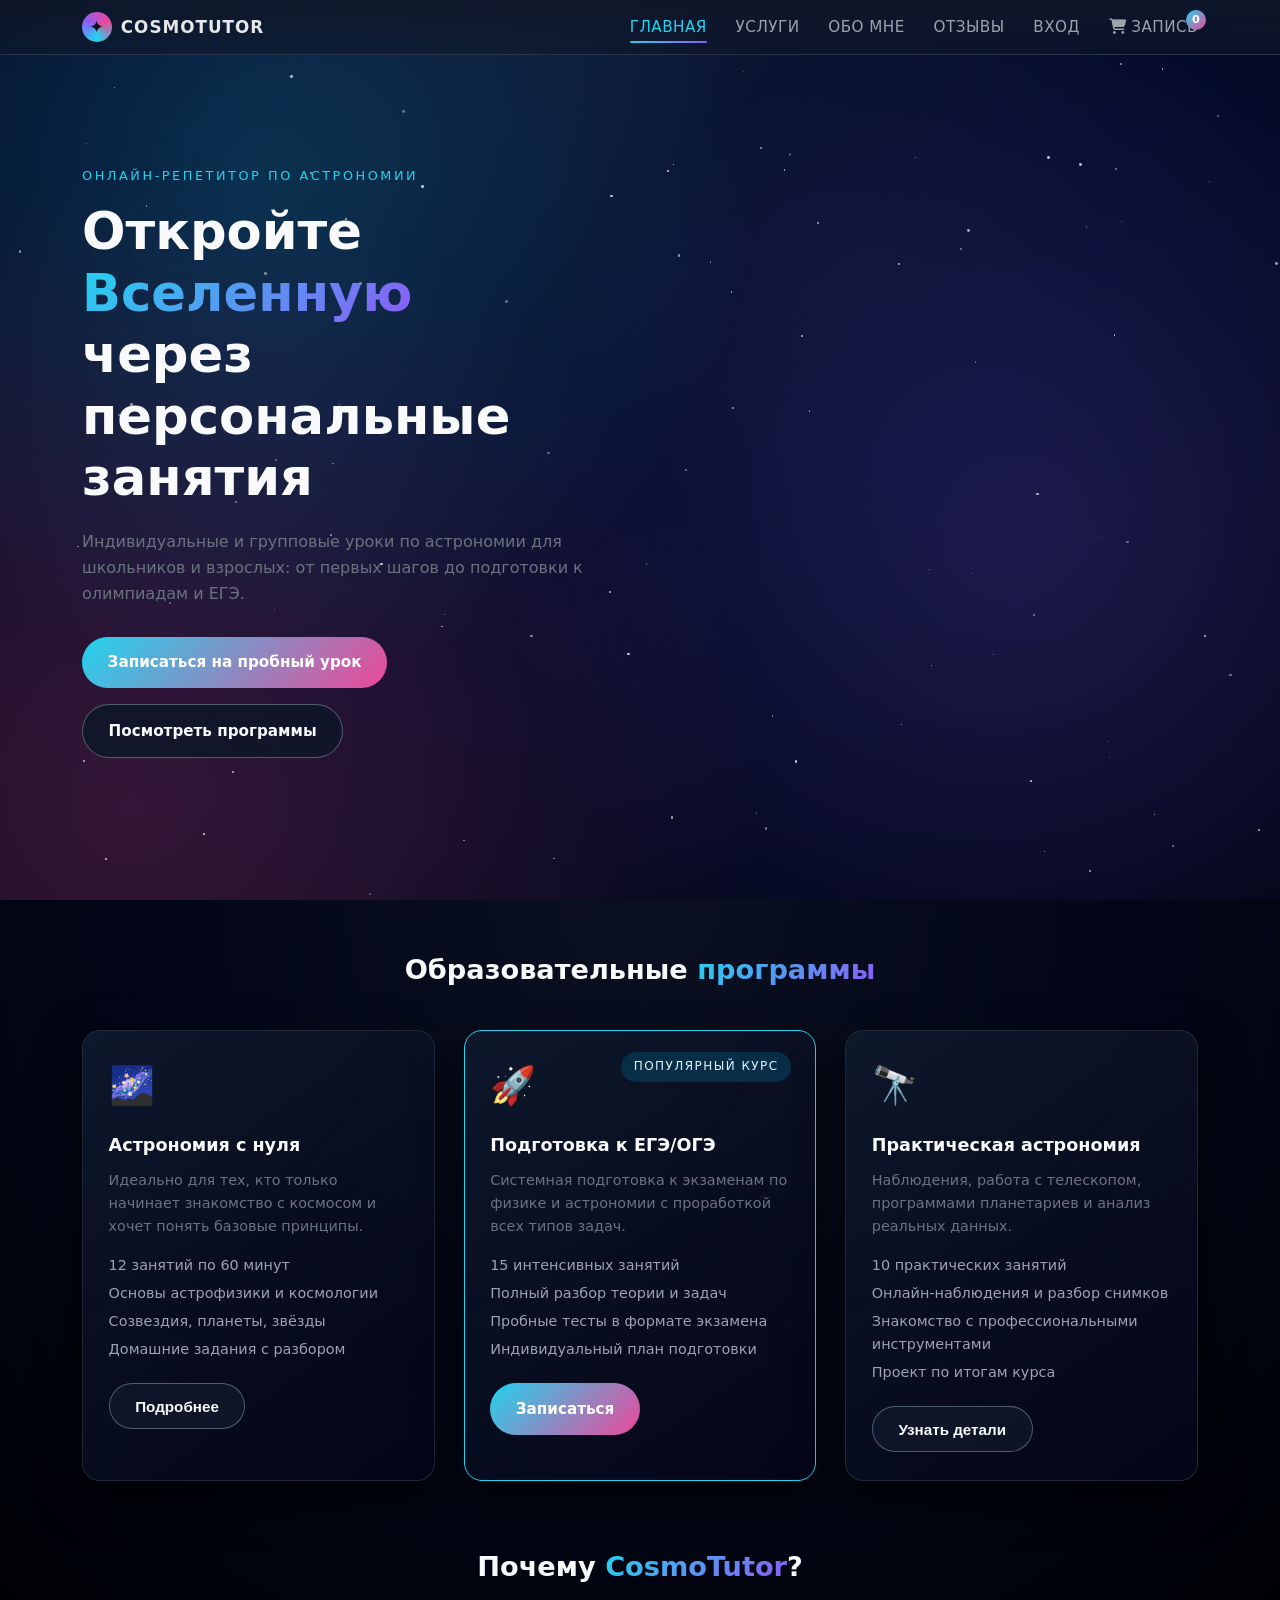
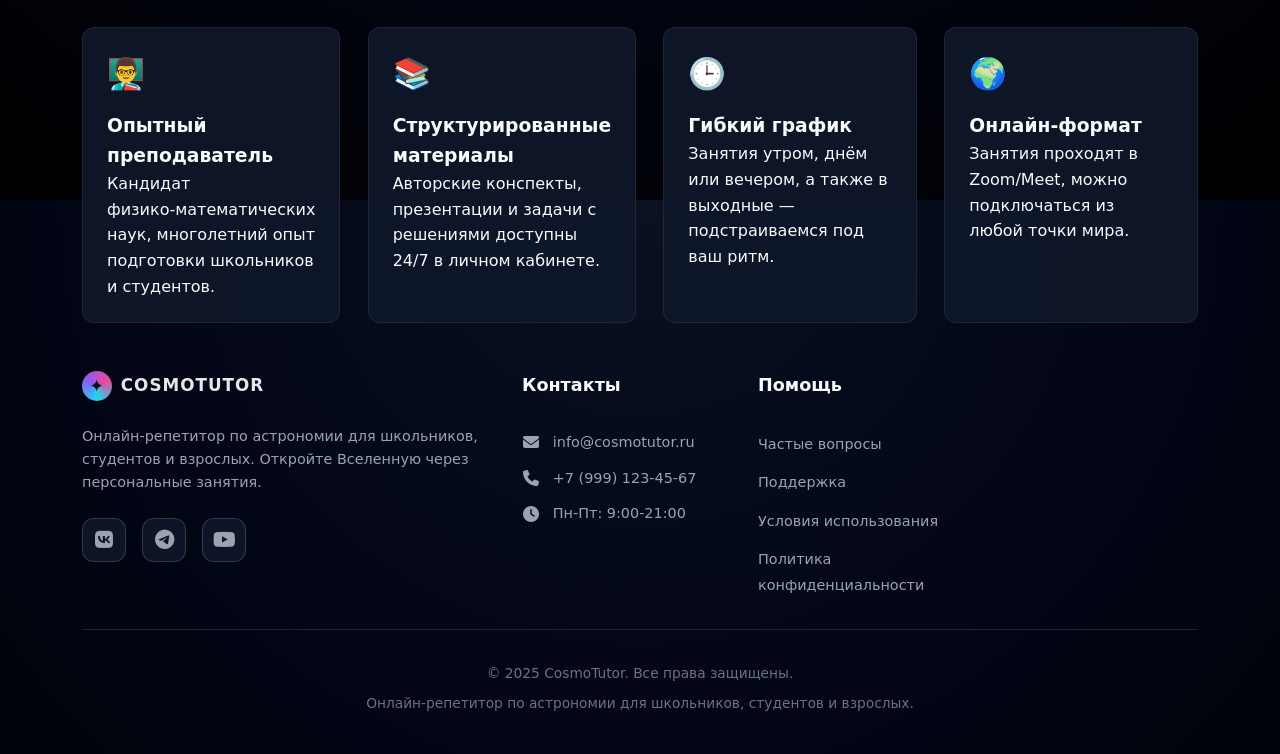
==== commit 577f76c1: "Add files via upload" ====
--- a/index.html
+++ b/index.html
@@ -3,7 +3,7 @@
 <head>
     <meta charset="UTF-8">
     <meta name="viewport" content="width=device-width, initial-scale=1.0">
-    <title>1</title>
+    <title>CosmoTutor — онлайн-репетитор по астрономии | ЕГЭ, ОГЭ</title>
     <link rel="stylesheet" href="styles.css">
     <link rel="stylesheet" href="https://cdnjs.cloudflare.com/ajax/libs/font-awesome/6.4.0/css/all.min.css">
 </head>
